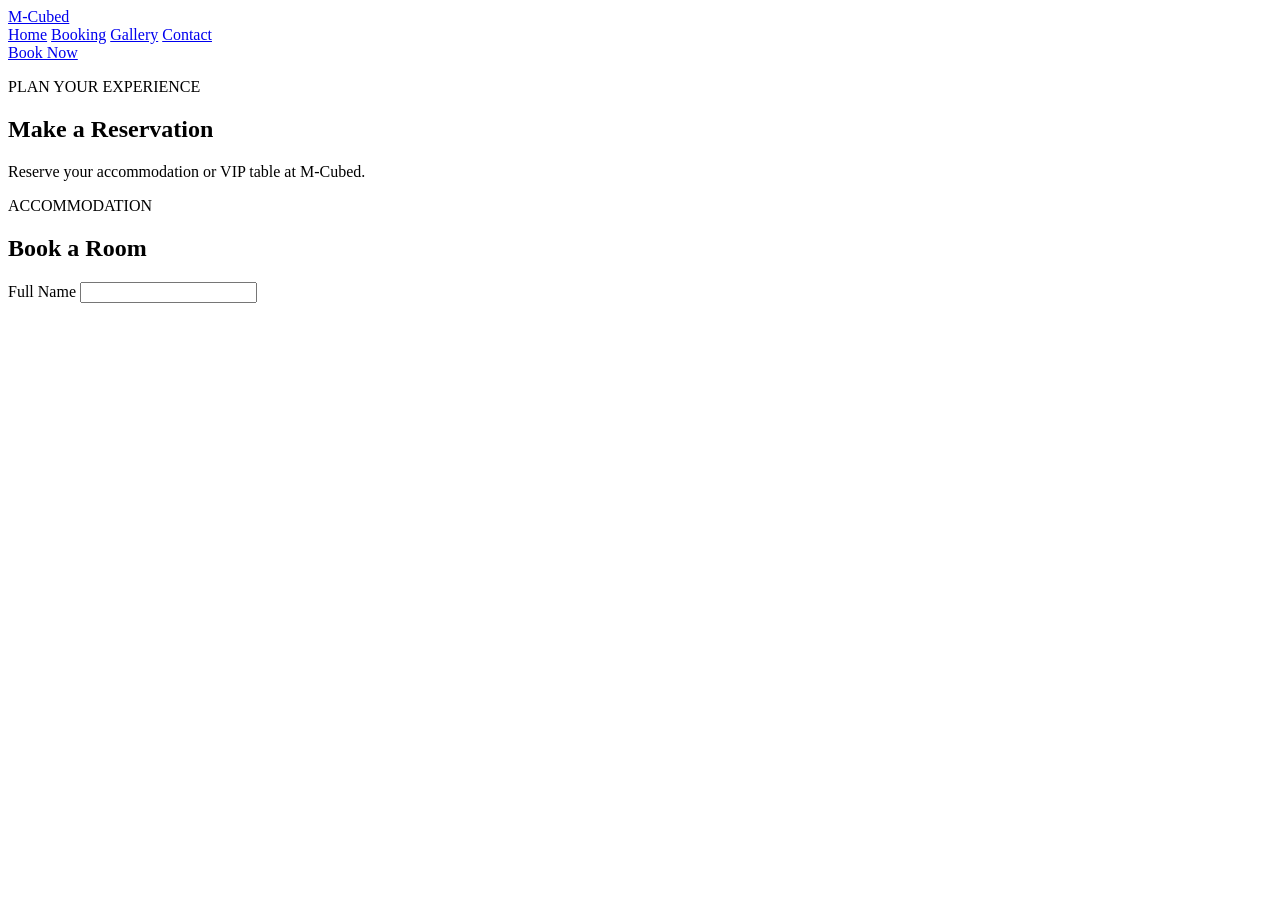
==== public/booking.html @ 15ff0112 "initial commit" ====
<!doctype html>
<html lang="en">
  <head>
    <meta charset="UTF-8" />
    <meta name="viewport" content="width=device-width, initial-scale=1.0" />
    <title>Bookings | M-Cubed Lounge & Accommodation</title>
    <link rel="stylesheet" href="css/style.css" />
  </head>
  <body>
    <header>
      <nav>
        <a href="index.html">M-Cubed</a>

        <div>
          <a href="index.html">Home</a>
          <a href="booking.html">Booking</a>
          <a href="gallery.html">Gallery</a>
          <a href="contact.html">Contact</a>
        </div>

        <a href="booking.html">Book Now</a>
      </nav>
    </header>

    <main>
      <section class="page-hero">
        <p>PLAN YOUR EXPERIENCE</p>
        <h1>Make a Reservation</h1>

        <p>Reserve your accommodation or VIP table at M-Cubed.</p>
      </section>

      <section class="booking-section">
        <div class="section-heading">
          <p>ACCOMMODATION</p>
          <h2>Book a Room</h2>
        </div>

        <form id="roomBookingForm">
          <div class="form-group">
            <label for="roomName">Full Name</label>

            <input type="text" id="roomName" name="name" required />
          </div>
        </form>
      </section>
    </main>
  </body>
</html>
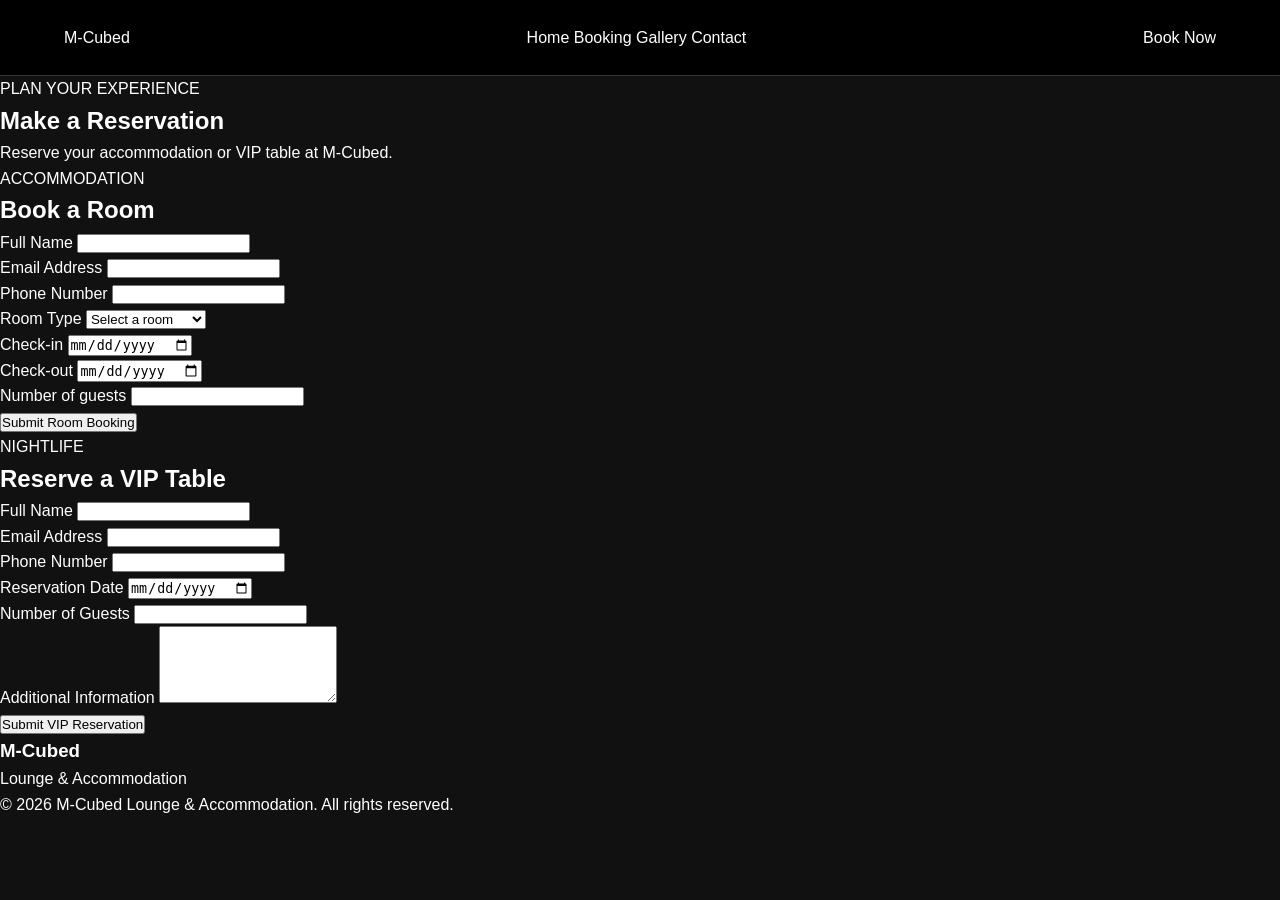
==== commit c4479481: "added css" ====
--- a/public/booking.html
+++ b/public/booking.html
@@ -8,7 +8,7 @@
   </head>
   <body>
     <header>
-      <nav>
+      <nav class="navbar">
         <a href="index.html">M-Cubed</a>
 
         <div>
@@ -42,8 +42,105 @@
 
             <input type="text" id="roomName" name="name" required />
           </div>
+
+          <div class="form-group">
+            <label for="roomEmail">Email Address</label>
+
+            <input type="email" id="roomEmail" name="email" required />
+          </div>
+
+          <div class="form-group">
+            <label for="roomName">Phone Number</label>
+
+            <input type="tel" id="roomPhone" name="phone" required />
+          </div>
+
+          <div class="form-group">
+            <label for="roomType">Room Type</label>
+
+            <select id="roomType" name="roomType" required>
+              <option value="">Select a room</option>
+              <option value="deluxe">Deluxe Room</option>
+              <option value="executive">Executive Room</option>
+              <option value="suite">Suite</option>
+            </select>
+          </div>
+
+          <div class="form-row">
+            <div class="form-group">
+                <label for="checkIn"> Check-in</label>
+                <input type="date" id="checkIn" name="checkIn" required />
+            </div>
+
+          <div class="form-row">
+            <div class="form-group">
+                <label for="checkOut"> Check-out</label>
+                <input type="date" id="checkOut" name="checkOut" required />
+            </div>
+          </div>
+
+            <div class="form-group">
+                <label for="guests">Number of guests</label>
+                <input type="number" id="guests" name="guests" min="1" required />
+            </div>
+          <button type="submit">Submit Room Booking</button>
         </form>
       </section>
+
+      <section class="booking-section">
+        <div class="section-heading">
+            <p>NIGHTLIFE</p>
+            <h2>Reserve a VIP Table</h2>
+        </div>
+
+        <form id="tableBookingForm">
+          <div class="form-group">
+            <label for="tableName">Full Name</label>
+
+            <input type="text" id="tableName" name="name" required />
+          </div>
+
+          <div class="form-group">
+            <label for="tableName">Email Address</label>
+
+            <input type="email" id="tableName" name="email" required />
+          </div>
+
+          <div class="form-group">
+            <label for="tablePhone">Phone Number</label>
+
+            <input type="tel" id="tablePhone" name="phone" required />
+          </div>
+
+          <div class="form-group">
+            <label for="tableDate">Reservation Date</label>
+
+            <input type="date" id="tableDate" name="date" required />
+          </div>
+
+          <div class="form-group">
+            <label for="tableGuests">Number of Guests</label>
+
+            <input type="number" id="tableGuests" name="guests" min="1" required />
+          </div>
+
+          <div class="form-group">
+            <label for="tableMessage">Additional Information</label>
+
+            <textArea id="tableMessage" name="message" rows="5"></textArea>
+          </div>
+
+          <button type="submit">Submit VIP Reservation</button>
+
+        </form>
+    </section>
     </main>
+
+    <footer>
+        <h3>M-Cubed</h3>
+        <p>Lounge & Accommodation</p>
+        <p>&copy; 2026 M-Cubed Lounge & Accommodation. All rights reserved.</p>
+    </footer>
+
   </body>
 </html>
--- a/public/css/style.css
+++ b/public/css/style.css
@@ -0,0 +1,148 @@
+/* RESET & GLOBAL STYLES */
+* {
+  margin: 0;
+  padding: 0;
+  box-sizing: border-box;
+}
+
+body {
+  font-family: Arial, sans-serif;
+  line-height: 1.6;
+  background-color: #111;
+  color: #fff;
+}
+
+a {
+  text-decoration: none;
+  color: inherit;
+}
+
+ul {
+  list-style: none;
+}
+
+img {
+  max-width: 100%;
+  display: block;
+}
+
+.container {
+  width: 90%;
+  max-width: 1200px;
+  margin: 0 auto;
+}
+
+/* HEADER & NAVIGATION */
+header {
+  background-color: #000;
+  border-bottom: 1px solid #333;
+  position: sticky;
+  top: 0;
+  z-index: 1000;
+}
+
+.navbar {
+  width: 90%;
+  max-width: 1200px;
+  margin: 0 auto;
+  min-height: 75px;
+  display: flex;
+  align-items: center;
+  justify-content: space-between;
+}
+
+.logo {
+  font-size: 1.5rem;
+  font-weight: bold;
+  letter-spacing: 2px;
+}
+
+.nav-links {
+  display: flex;
+  gap: 25px;
+}
+
+.nav-links a {
+  color: #fff;
+  font-size: 0.95rem;
+  transition: 0.3s;
+}
+
+.nav-links a:hover {
+  color: #d4af37;
+}
+
+.nav-button {
+  background-color: #d4af37;
+  color: #000 !important;
+  padding: 10px 18px;
+  border-radius: 5px;
+  font-weight: bold;
+}
+
+.nav-button:hover {
+  background-color: #fff;
+}
+
+/* HERO SECTION */
+.hero {
+  min-height: 70vh;
+  display: flex;
+  align-items: center;
+  justify-content: center;
+  text-align: center;
+  padding: 80px 20px;
+  background: linear-gradient(rgba(0, 0, 0, 0.65), rgba(0, 0, 0, 0.65));
+}
+
+.hero-content {
+  max-width: 800px;
+}
+
+.hero h1 {
+  font-size: clamp(2.5rem, 6vw, 5rem);
+  margin-bottom: 20px;
+  line-height: 1.1;
+}
+
+.hero p {
+  font-size: 1.1rem;
+  color: #ccc;
+  margin-bottom: 30px;
+}
+
+/* BUTTONS */
+.btn {
+  display: inline-block;
+  padding: 12px 24px;
+  border-radius: 5px;
+  font-weight: bold;
+  transition: 0.3s;
+  cursor: pointer;
+}
+
+.btn-primary {
+  background-color: #d4af37;
+  color: #000;
+}
+
+.btn-primary:hover {
+  background-color: #fff;
+}
+
+.btn-secondary {
+  border: 1px solid #d4af37;
+  color: #d4af37;
+}
+
+.btn-secondary:hover {
+  background-color: #d4af37;
+  color: #000;
+}
+
+.hero-buttons {
+  display: flex;
+  justify-content: center;
+  gap: 15px;
+  flex-wrap: wrap;
+}
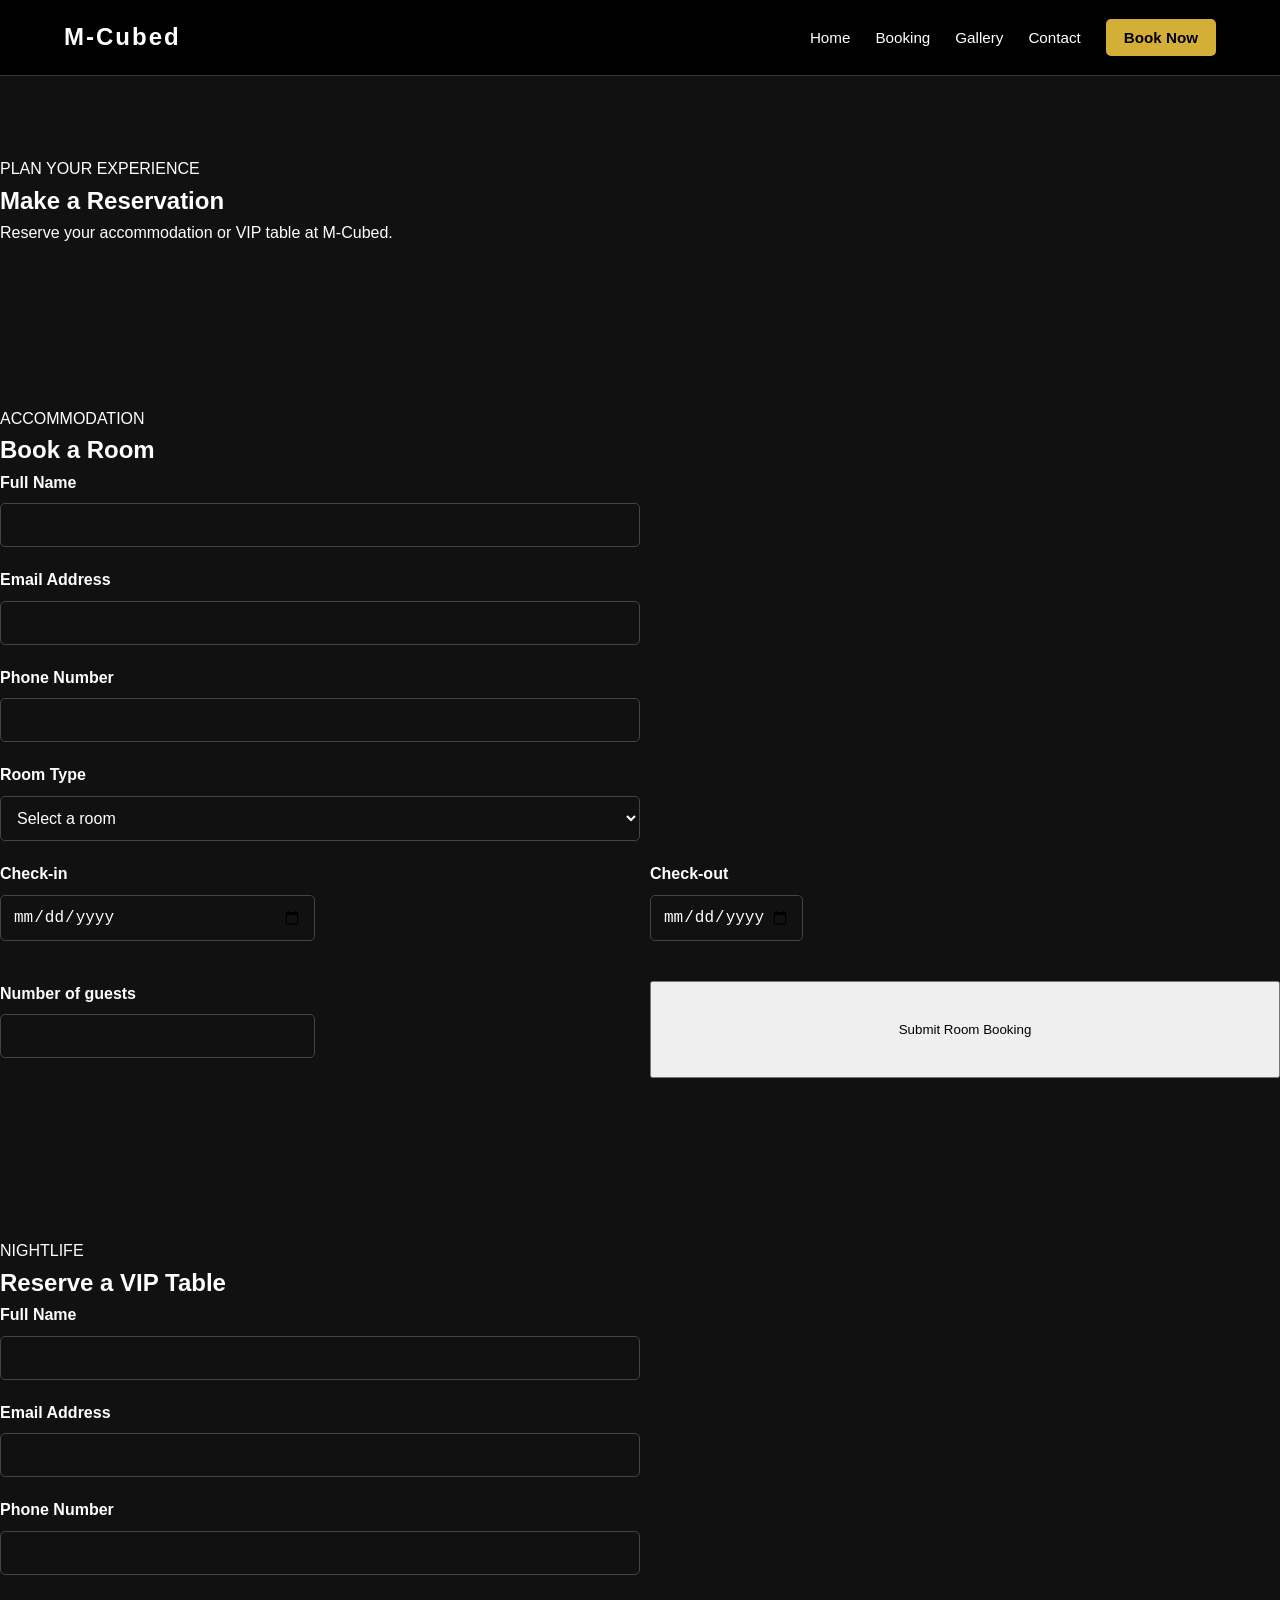
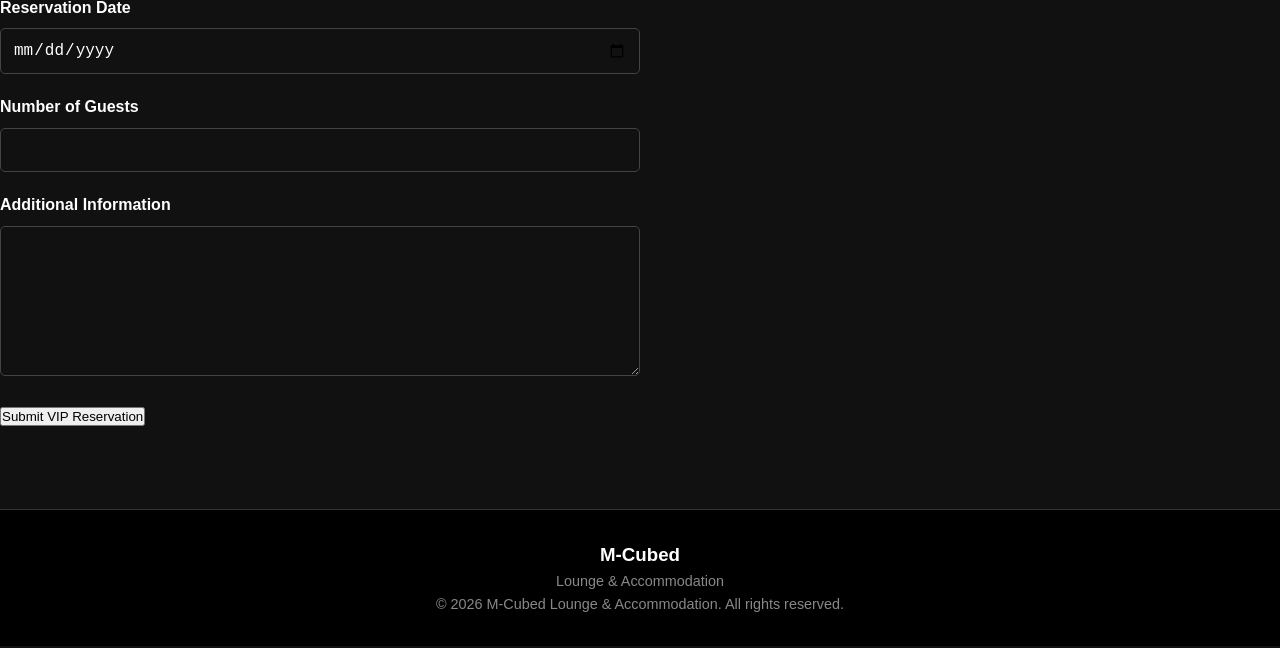
==== commit 6cf17623: "did changes in the files" ====
--- a/public/booking.html
+++ b/public/booking.html
@@ -7,18 +7,19 @@
     <link rel="stylesheet" href="css/style.css" />
   </head>
   <body>
-    <header>
+     <header>
       <nav class="navbar">
-        <a href="index.html">M-Cubed</a>
-
-        <div>
-          <a href="index.html">Home</a>
-          <a href="booking.html">Booking</a>
-          <a href="gallery.html">Gallery</a>
-          <a href="contact.html">Contact</a>
+        <div class="logo">
+          <a href="index.html">M-Cubed</a>
         </div>
 
-        <a href="booking.html">Book Now</a>
+        <ul class="nav-links">
+          <li><a href="index.html">Home</a></li>
+          <li><a href="booking.html">Booking</a></li>
+          <li><a href="gallery.html">Gallery</a></li>
+          <li><a href="contact.html">Contact</a></li>
+          <li><a href="booking.html" class="nav-button">Book Now</a></li>
+        </ul>
       </nav>
     </header>
 
--- a/public/css/style.css
+++ b/public/css/style.css
@@ -146,3 +146,282 @@
   gap: 15px;
   flex-wrap: wrap;
 }
+
+/* GENERAL SECTIONS */
+section {
+  padding: 80px 0;
+}
+
+.section-title {
+  text-align: center;
+  margin-bottom: 50px;
+}
+
+.section-title h2 {
+  font-size: 2.2rem;
+  margin-bottom: 10px;
+}
+
+.section-title p {
+  color: #aaa;
+  max-width: 650px;
+  margin: 0 auto;
+}
+
+/* ABOUT SECTION */
+.about {
+  background-color: #181818;
+}
+
+.about-content {
+  max-width: 850px;
+  margin: 0 auto;
+  text-align: center;
+}
+
+.about-content h2 {
+  font-size: 2.2rem;
+  margin-bottom: 20px;
+}
+
+.about-content p {
+  color: #ccc;
+  font-size: 1.05rem;
+}
+
+/* HIGHLIGHT CARDS */
+.highlights {
+  background-color: #111;
+}
+
+.highlight-grid {
+  display: grid;
+  grid-template-columns: repeat(3, 1fr);
+  gap: 25px;
+}
+
+.highlight-card {
+  background-color: #1c1c1c;
+  padding: 30px;
+  border: 1px solid #333;
+  border-radius: 8px;
+  text-align: center;
+  transition: 0.3s;
+}
+
+.highlight-card:hover {
+  transform: translateY(-5px);
+  border-color: #d4af37;
+}
+
+.highlight-card h3 {
+  margin-bottom: 15px;
+  color: #d4af37;
+}
+
+.highlight-card p {
+  columns: #bbb;
+}
+
+/* OPERATING HOURS */
+.hours {
+  background-color: #181818;
+}
+
+.hours-list {
+  max-width: 600px;
+  margin: 0 auto;
+}
+
+.hours-item {
+  display: flex;
+  justify-content: space-between;
+  padding: 15px 0;
+  border-bottom: 1px solid #333;
+}
+
+.hours-item span:last-child {
+  color: #d4af37;
+}
+
+/* CALL TO ACTION */
+.cta {
+  text-align: center;
+  background-color: #000;
+}
+
+.cta h2 {
+  font-size: 2.5rem;
+  margin-bottom: 15px;
+}
+
+.cta p {
+  color: #bbb;
+  margin-bottom: 25px;
+}
+
+/* FORMS */
+.form-section {
+  background-color: #181818;
+}
+
+.form-container {
+  max-width: 800px;
+  margin: 0 auto;
+}
+
+.form-group {
+  margin-bottom: 20px;
+}
+
+.form-group label {
+  display: block;
+  margin-bottom: 8px;
+  font-weight: bold;
+}
+
+.form-group input,
+.form-group select,
+.form-group textarea {
+  width: 50%;
+  padding: 12px;
+  border: 1px solid #444;
+  border-radius: 5px;
+  background-color: #111;
+  color: #fff;
+  font-size: 1rem;
+}
+
+.form-group input:focus,
+.form-group select:focus,
+.form-group textarea:focus {
+  outline: none;
+  border-color: #d4af37;
+}
+
+.form-group textarea {
+  min-height: 150px;
+  resize: vertical;
+}
+
+.form-row {
+  display: grid;
+  grid-template-columns: repeat(2, 1fr);
+  gap: 20px;
+}
+
+/* GALLERY */
+.gallery-section {
+  background-color: #111;
+}
+
+.gallery-grid {
+  display: grid;
+  grid-template-columns: repeat(3, 1fr);
+  gap: 20px;
+}
+
+.gallery-item {
+  overflow: hidden;
+  border-radius: 8px;
+  background-color: #1c1c1c;
+}
+
+.gallery-item img {
+  width: 100%;
+  height: 280px;
+  object-fit: cover;
+  transition: 0.3s;
+}
+
+.gallery-item img:hover {
+  transform: scale(1.05);
+}
+
+/* CONTACT */
+.contact-section {
+  background-color: #111;
+}
+
+.contact-grid {
+  display: grid;
+  grid-template-columns: 1fr 1fr;
+  gap: 50px;
+}
+
+.contact-info h3 {
+  color: #d4af37;
+  margin-bottom: 10px;
+}
+
+.contact-info p {
+  color: #bbb;
+  margin-bottom: 20px;
+}
+
+.map-container {
+  min-height: 350px;
+  background-color: #222;
+  border-radius: 8px;
+  display: flex;
+  align-items: center;
+  justify-content: center;
+  color: #888;
+}
+
+/* FOOTER */
+footer {
+  background-color: #000;
+  border-top: 1px solid #333;
+  padding: 30px 0;
+  text-align: center;
+}
+
+footer p {
+  color: #888;
+  font-size: 0.9rem;
+}
+
+.footer-links a:hover {
+  color: #d4af37;
+  gap: 25px;
+}
+
+/* RESPONSIVE DESIGN */
+@media (max-width: 768px) {
+  .navbar {
+    flex-direction: column;
+    padding: 20px 0;
+    gap: 15px;
+  }
+
+  .nav-links {
+    flex-wrap: wrap;
+    justify-content: center;
+    gap: 15px;
+  }
+
+  .hero {
+    min-height: 60vh;
+  }
+
+  .highlight-grid {
+    grid-template-columns: 1fr;
+  }
+
+  .gallery-grid {
+    grid-template-columns: 1fr;
+  }
+
+  .form-row {
+    grid-template-columns: 1fr;
+  }
+
+  .contact-grid {
+    grid-template-columns: 1fr;
+  }
+
+  section {
+    padding: 60px 0;
+  }
+}
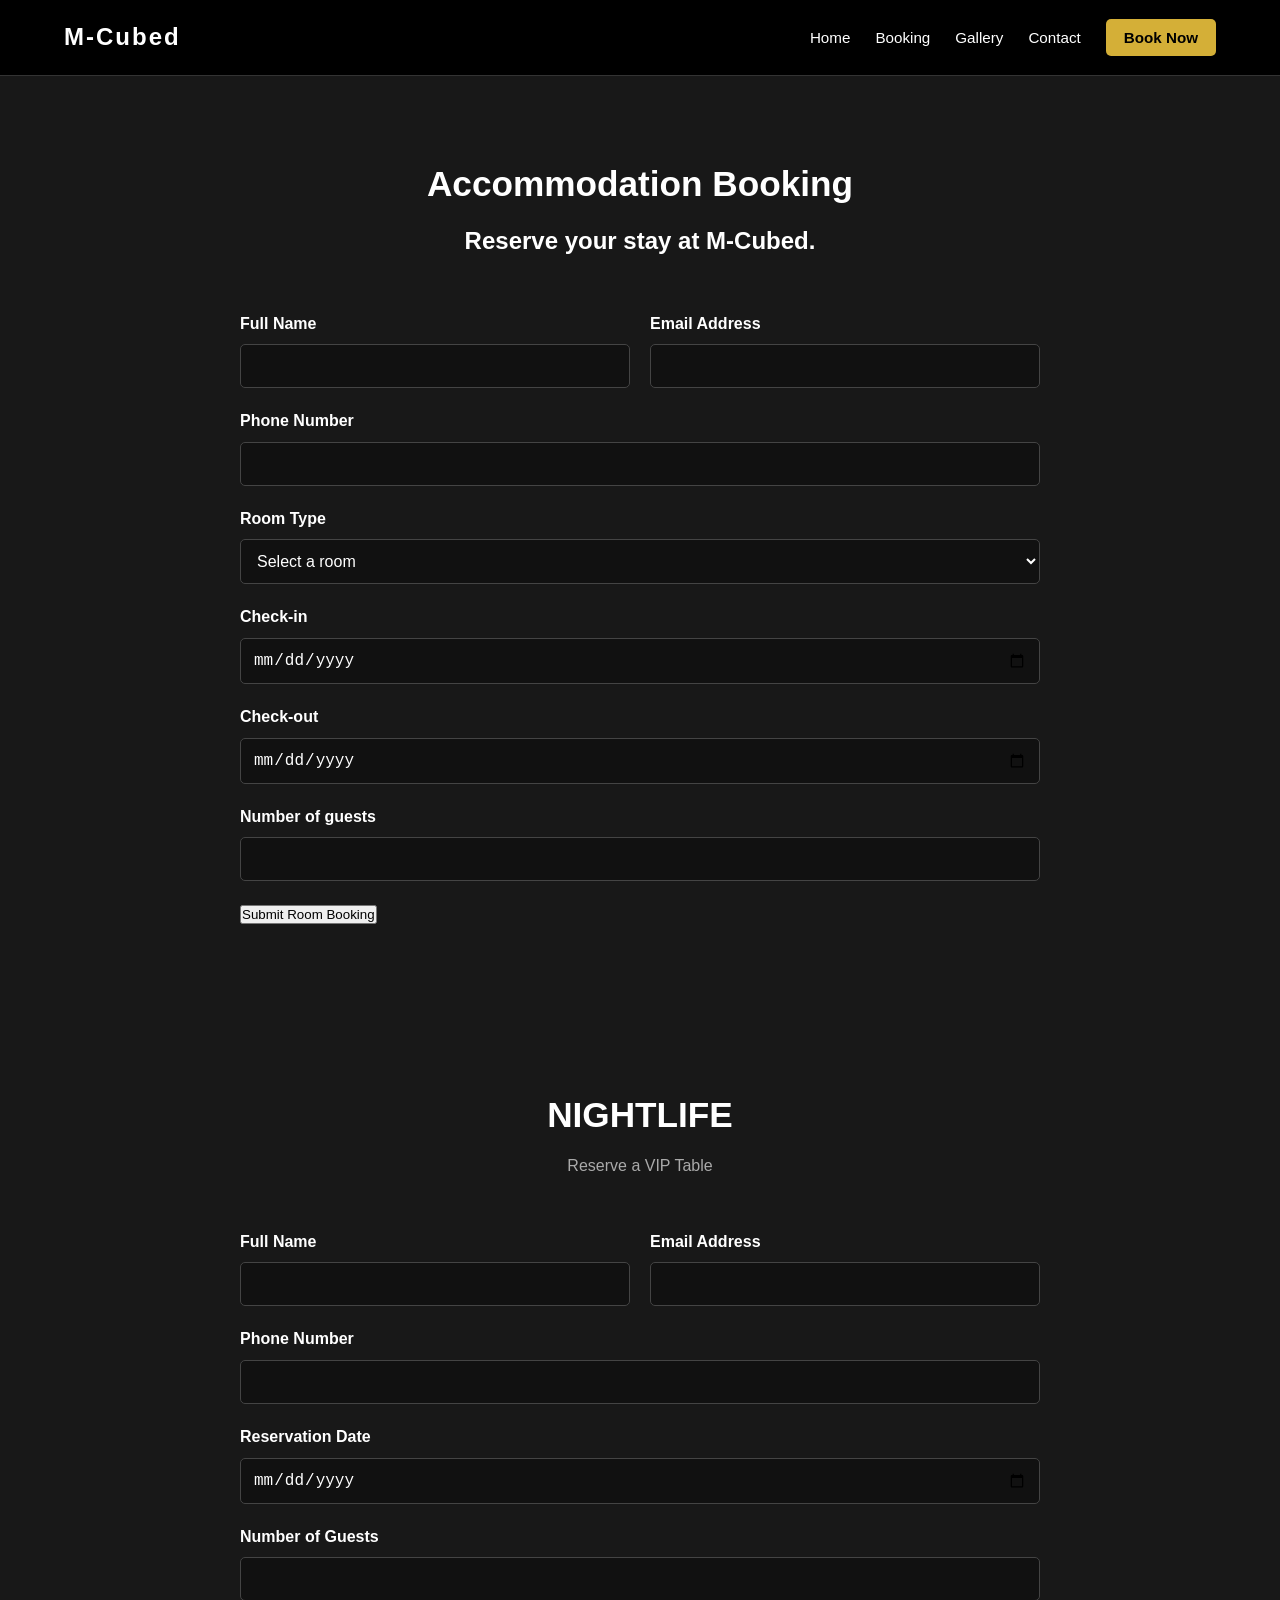
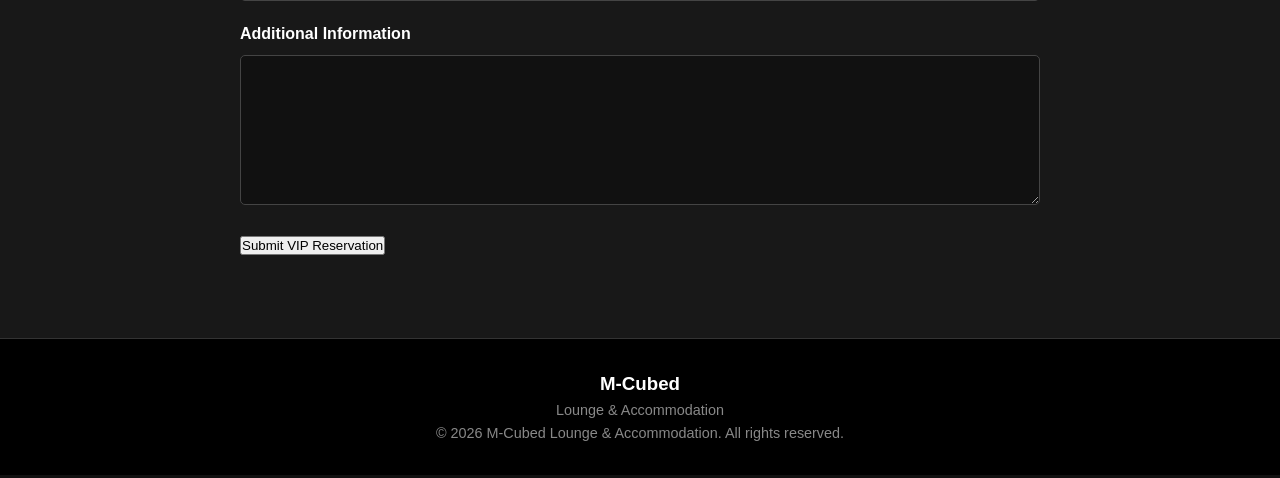
==== commit 9a08f9b9: "code checking" ====
--- a/public/booking.html
+++ b/public/booking.html
@@ -7,11 +7,9 @@
     <link rel="stylesheet" href="css/style.css" />
   </head>
   <body>
-     <header>
+    <header>
       <nav class="navbar">
-        <div class="logo">
-          <a href="index.html">M-Cubed</a>
-        </div>
+        <div class="logo">M-Cubed</div>
 
         <ul class="nav-links">
           <li><a href="index.html">Home</a></li>
@@ -24,124 +22,124 @@
     </header>
 
     <main>
-      <section class="page-hero">
-        <p>PLAN YOUR EXPERIENCE</p>
-        <h1>Make a Reservation</h1>
+      <section class="form-section">
+        <div class="container">
+          <div class="section-title">
+            <h2>Accommodation Booking</h2>
+            <h1>Reserve your stay at M-Cubed.</h1>
+          </div>
 
-        <p>Reserve your accommodation or VIP table at M-Cubed.</p>
+          <div class="form-container">
+            <form id="roomBookingForm">
+              <div class="form-row">
+                <div class="form-group">
+                  <label for="roomName">Full Name</label>
+
+                  <input type="text" id="roomName" name="name" />
+                </div>
+
+                <div class="form-group">
+                  <label for="roomEmail">Email Address</label>
+
+                  <input type="email" id="roomEmail" name="email" />
+                </div>
+              </div>
+
+              <div class="form-group">
+                <label for="roomName">Phone Number</label>
+
+                <input type="tel" id="roomPhone" name="phone" />
+              </div>
+
+              <div class="form-group">
+                <label for="roomType">Room Type</label>
+
+                <select id="roomType" name="roomType" required>
+                  <option value="">Select a room</option>
+                  <option value="deluxe">Deluxe Room</option>
+                  <option value="executive">Executive Room</option>
+                  <option value="suite">Suite</option>
+                </select>
+              </div>
+
+              <div class="form-group">
+                <label for="checkIn"> Check-in</label>
+                <input type="date" id="checkIn" name="checkIn" required />
+              </div>
+
+              <div class="form-group">
+                <label for="checkOut"> Check-out</label>
+                <input type="date" id="checkOut" name="checkOut" required />
+              </div>
+
+              <div class="form-group">
+                <label for="guests">Number of guests</label>
+                <input type="number" id="guests" name="guests" min="1" />
+              </div>
+              <button type="submit">Submit Room Booking</button>
+            </form>
+          </div>
+        </div>
       </section>
 
-      <section class="booking-section">
-        <div class="section-heading">
-          <p>ACCOMMODATION</p>
-          <h2>Book a Room</h2>
-        </div>
-
-        <form id="roomBookingForm">
-          <div class="form-group">
-            <label for="roomName">Full Name</label>
-
-            <input type="text" id="roomName" name="name" required />
+      <section class="form-section">
+        <div class="container">
+          <div class="section-title">
+            <h2>NIGHTLIFE</h2>
+            <p>Reserve a VIP Table</p>
           </div>
 
-          <div class="form-group">
-            <label for="roomEmail">Email Address</label>
+          <div class="form-container">
+            <form id="tableBookingForm">
+              <div class="form-row">
+                <div class="form-group">
+                  <label for="tableName">Full Name</label>
 
-            <input type="email" id="roomEmail" name="email" required />
+                  <input type="text" id="tableName" name="name" />
+                </div>
+
+                <div class="form-group">
+                  <label for="tableName">Email Address</label>
+
+                  <input type="email" id="tableName" name="email" />
+                </div>
+              </div>
+
+              <div class="form-group">
+                <label for="tablePhone">Phone Number</label>
+
+                <input type="tel" id="tablePhone" name="phone" />
+              </div>
+
+              <div class="form-group">
+                <label for="tableDate">Reservation Date</label>
+
+                <input type="date" id="tableDate" name="date" />
+              </div>
+
+              <div class="form-group">
+                <label for="tableGuests">Number of Guests</label>
+
+                <input type="number" id="tableGuests" name="guests" min="1" />
+              </div>
+
+              <div class="form-group">
+                <label for="tableMessage">Additional Information</label>
+
+                <textarea id="tableMessage" name="message" rows="5"></textarea>
+              </div>
+
+              <button type="submit">Submit VIP Reservation</button>
+            </form>
           </div>
-
-          <div class="form-group">
-            <label for="roomName">Phone Number</label>
-
-            <input type="tel" id="roomPhone" name="phone" required />
-          </div>
-
-          <div class="form-group">
-            <label for="roomType">Room Type</label>
-
-            <select id="roomType" name="roomType" required>
-              <option value="">Select a room</option>
-              <option value="deluxe">Deluxe Room</option>
-              <option value="executive">Executive Room</option>
-              <option value="suite">Suite</option>
-            </select>
-          </div>
-
-          <div class="form-row">
-            <div class="form-group">
-                <label for="checkIn"> Check-in</label>
-                <input type="date" id="checkIn" name="checkIn" required />
-            </div>
-
-          <div class="form-row">
-            <div class="form-group">
-                <label for="checkOut"> Check-out</label>
-                <input type="date" id="checkOut" name="checkOut" required />
-            </div>
-          </div>
-
-            <div class="form-group">
-                <label for="guests">Number of guests</label>
-                <input type="number" id="guests" name="guests" min="1" required />
-            </div>
-          <button type="submit">Submit Room Booking</button>
-        </form>
+        </div>
       </section>
-
-      <section class="booking-section">
-        <div class="section-heading">
-            <p>NIGHTLIFE</p>
-            <h2>Reserve a VIP Table</h2>
-        </div>
-
-        <form id="tableBookingForm">
-          <div class="form-group">
-            <label for="tableName">Full Name</label>
-
-            <input type="text" id="tableName" name="name" required />
-          </div>
-
-          <div class="form-group">
-            <label for="tableName">Email Address</label>
-
-            <input type="email" id="tableName" name="email" required />
-          </div>
-
-          <div class="form-group">
-            <label for="tablePhone">Phone Number</label>
-
-            <input type="tel" id="tablePhone" name="phone" required />
-          </div>
-
-          <div class="form-group">
-            <label for="tableDate">Reservation Date</label>
-
-            <input type="date" id="tableDate" name="date" required />
-          </div>
-
-          <div class="form-group">
-            <label for="tableGuests">Number of Guests</label>
-
-            <input type="number" id="tableGuests" name="guests" min="1" required />
-          </div>
-
-          <div class="form-group">
-            <label for="tableMessage">Additional Information</label>
-
-            <textArea id="tableMessage" name="message" rows="5"></textArea>
-          </div>
-
-          <button type="submit">Submit VIP Reservation</button>
-
-        </form>
-    </section>
     </main>
 
     <footer>
-        <h3>M-Cubed</h3>
-        <p>Lounge & Accommodation</p>
-        <p>&copy; 2026 M-Cubed Lounge & Accommodation. All rights reserved.</p>
+      <h3>M-Cubed</h3>
+      <p>Lounge & Accommodation</p>
+      <p>&copy; 2026 M-Cubed Lounge & Accommodation. All rights reserved.</p>
     </footer>
-
   </body>
 </html>
--- a/public/css/style.css
+++ b/public/css/style.css
@@ -283,7 +283,7 @@
 .form-group input,
 .form-group select,
 .form-group textarea {
-  width: 50%;
+  width: 100%;
   padding: 12px;
   border: 1px solid #444;
   border-radius: 5px;
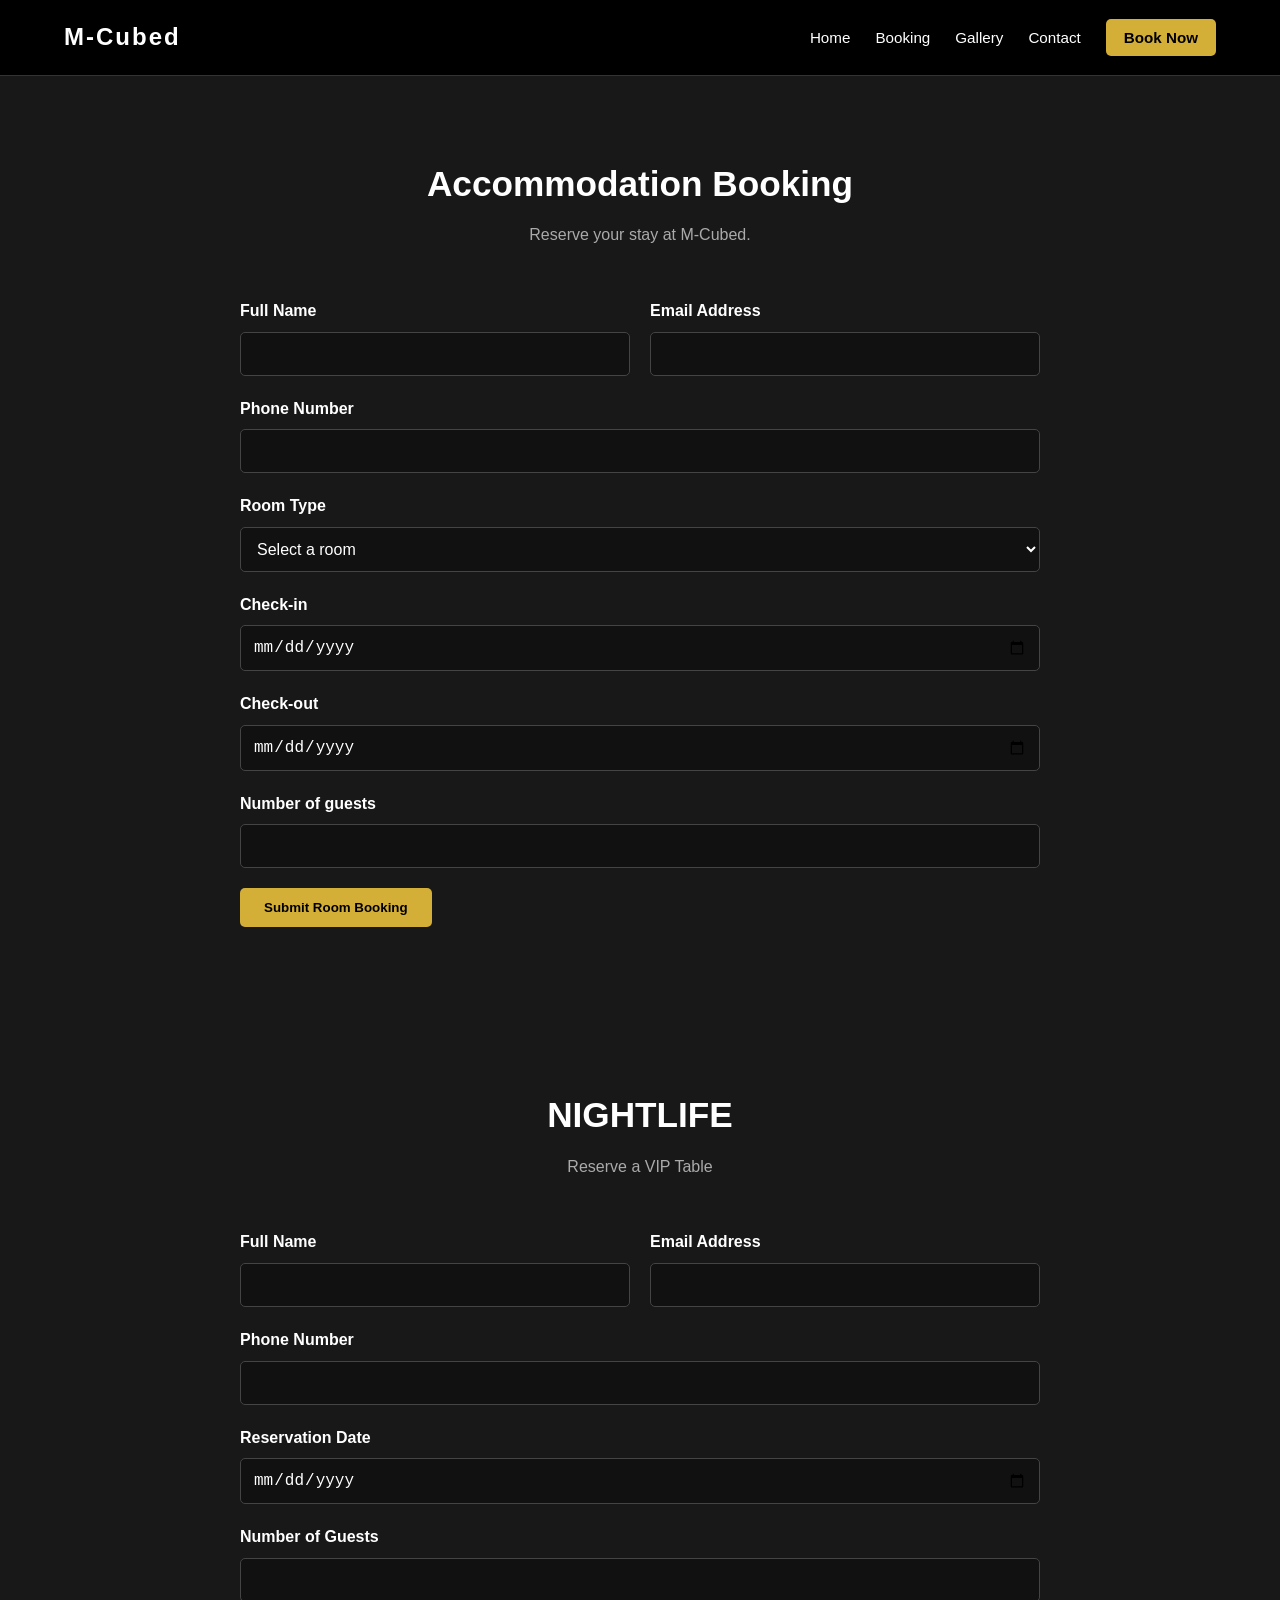
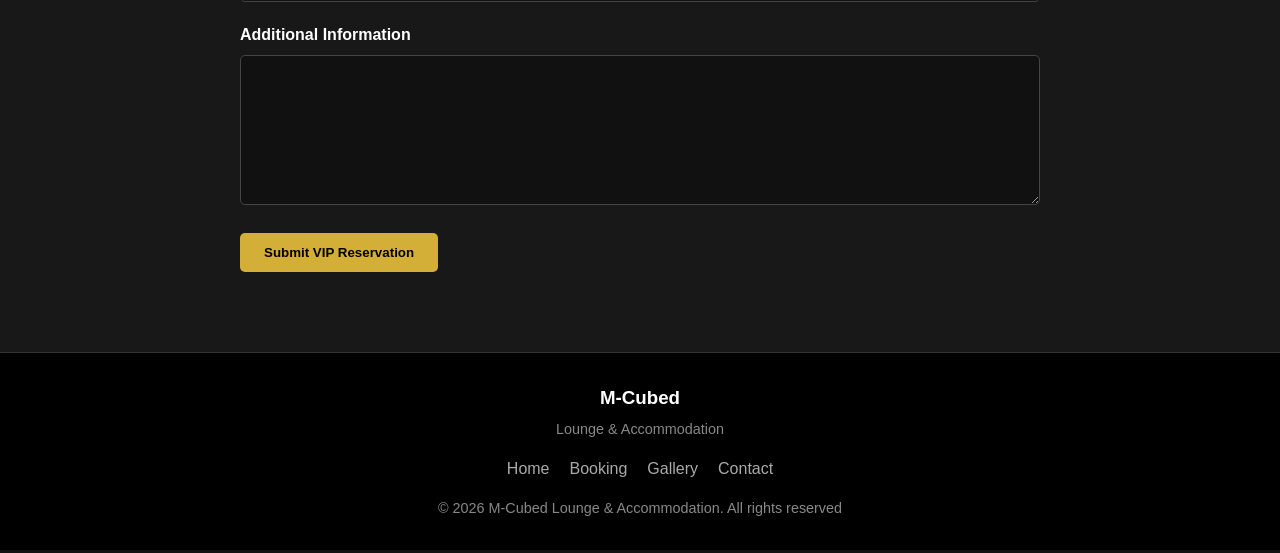
==== commit b644b865: "made changes" ====
--- a/public/booking.html
+++ b/public/booking.html
@@ -26,7 +26,7 @@
         <div class="container">
           <div class="section-title">
             <h2>Accommodation Booking</h2>
-            <h1>Reserve your stay at M-Cubed.</h1>
+            <p>Reserve your stay at M-Cubed.</p>
           </div>
 
           <div class="form-container">
@@ -46,7 +46,7 @@
               </div>
 
               <div class="form-group">
-                <label for="roomName">Phone Number</label>
+                <label for="roomPhone">Phone Number</label>
 
                 <input type="tel" id="roomPhone" name="phone" />
               </div>
@@ -76,7 +76,9 @@
                 <label for="guests">Number of guests</label>
                 <input type="number" id="guests" name="guests" min="1" />
               </div>
-              <button type="submit">Submit Room Booking</button>
+              <button type="submit" class="btn btn-primary">
+                Submit Room Booking
+              </button>
             </form>
           </div>
         </div>
@@ -99,9 +101,9 @@
                 </div>
 
                 <div class="form-group">
-                  <label for="tableName">Email Address</label>
+                  <label for="tableEmail">Email Address</label>
 
-                  <input type="email" id="tableName" name="email" />
+                  <input type="email" id="tableEmail" name="email" />
                 </div>
               </div>
 
@@ -129,7 +131,9 @@
                 <textarea id="tableMessage" name="message" rows="5"></textarea>
               </div>
 
-              <button type="submit">Submit VIP Reservation</button>
+              <button type="submit" class="btn btn-primary">
+                Submit VIP Reservation
+              </button>
             </form>
           </div>
         </div>
@@ -137,9 +141,19 @@
     </main>
 
     <footer>
-      <h3>M-Cubed</h3>
-      <p>Lounge & Accommodation</p>
-      <p>&copy; 2026 M-Cubed Lounge & Accommodation. All rights reserved.</p>
+      <div>
+        <h3>M-Cubed</h3>
+        <p>Lounge & Accommodation</p>
+      </div>
+
+      <div class="footer-links">
+        <a href="index.html">Home</a>
+        <a href="booking.html">Booking</a>
+        <a href="gallery.html">Gallery</a>
+        <a href="contact.html">Contact</a>
+      </div>
+
+      <p>&copy; 2026 M-Cubed Lounge & Accommodation. All rights reserved</p>
     </footer>
   </body>
 </html>
--- a/public/css/style.css
+++ b/public/css/style.css
@@ -121,6 +121,11 @@
   cursor: pointer;
 }
 
+button.btn {
+  border: none;
+  font-family: inherit;
+}
+
 .btn-primary {
   background-color: #d4af37;
   color: #000;
@@ -177,6 +182,12 @@
   max-width: 850px;
   margin: 0 auto;
   text-align: center;
+}
+
+.about-content h4 {
+  color: #d4af37;
+  margin-bottom: 15px;
+  font-size: 1.1rem;
 }
 
 .about-content h2 {
@@ -377,14 +388,29 @@
   text-align: center;
 }
 
+footer h3 {
+  margin-bottom: 5px;
+}
+
 footer p {
   color: #888;
   font-size: 0.9rem;
 }
 
+.footer-links {
+  display: flex;
+  justify-content: center;
+  gap: 20px;
+  margin: 15px 0;
+}
+
+.footer-links a {
+  color: #aaa;
+  transition: 0.3s;
+}
+
 .footer-links a:hover {
   color: #d4af37;
-  gap: 25px;
 }
 
 /* RESPONSIVE DESIGN */
@@ -405,6 +431,11 @@
     min-height: 60vh;
   }
 
+  .hero-buttons {
+    flex-direction: column;
+    align-items: center;
+  }
+
   .highlight-grid {
     grid-template-columns: 1fr;
   }
